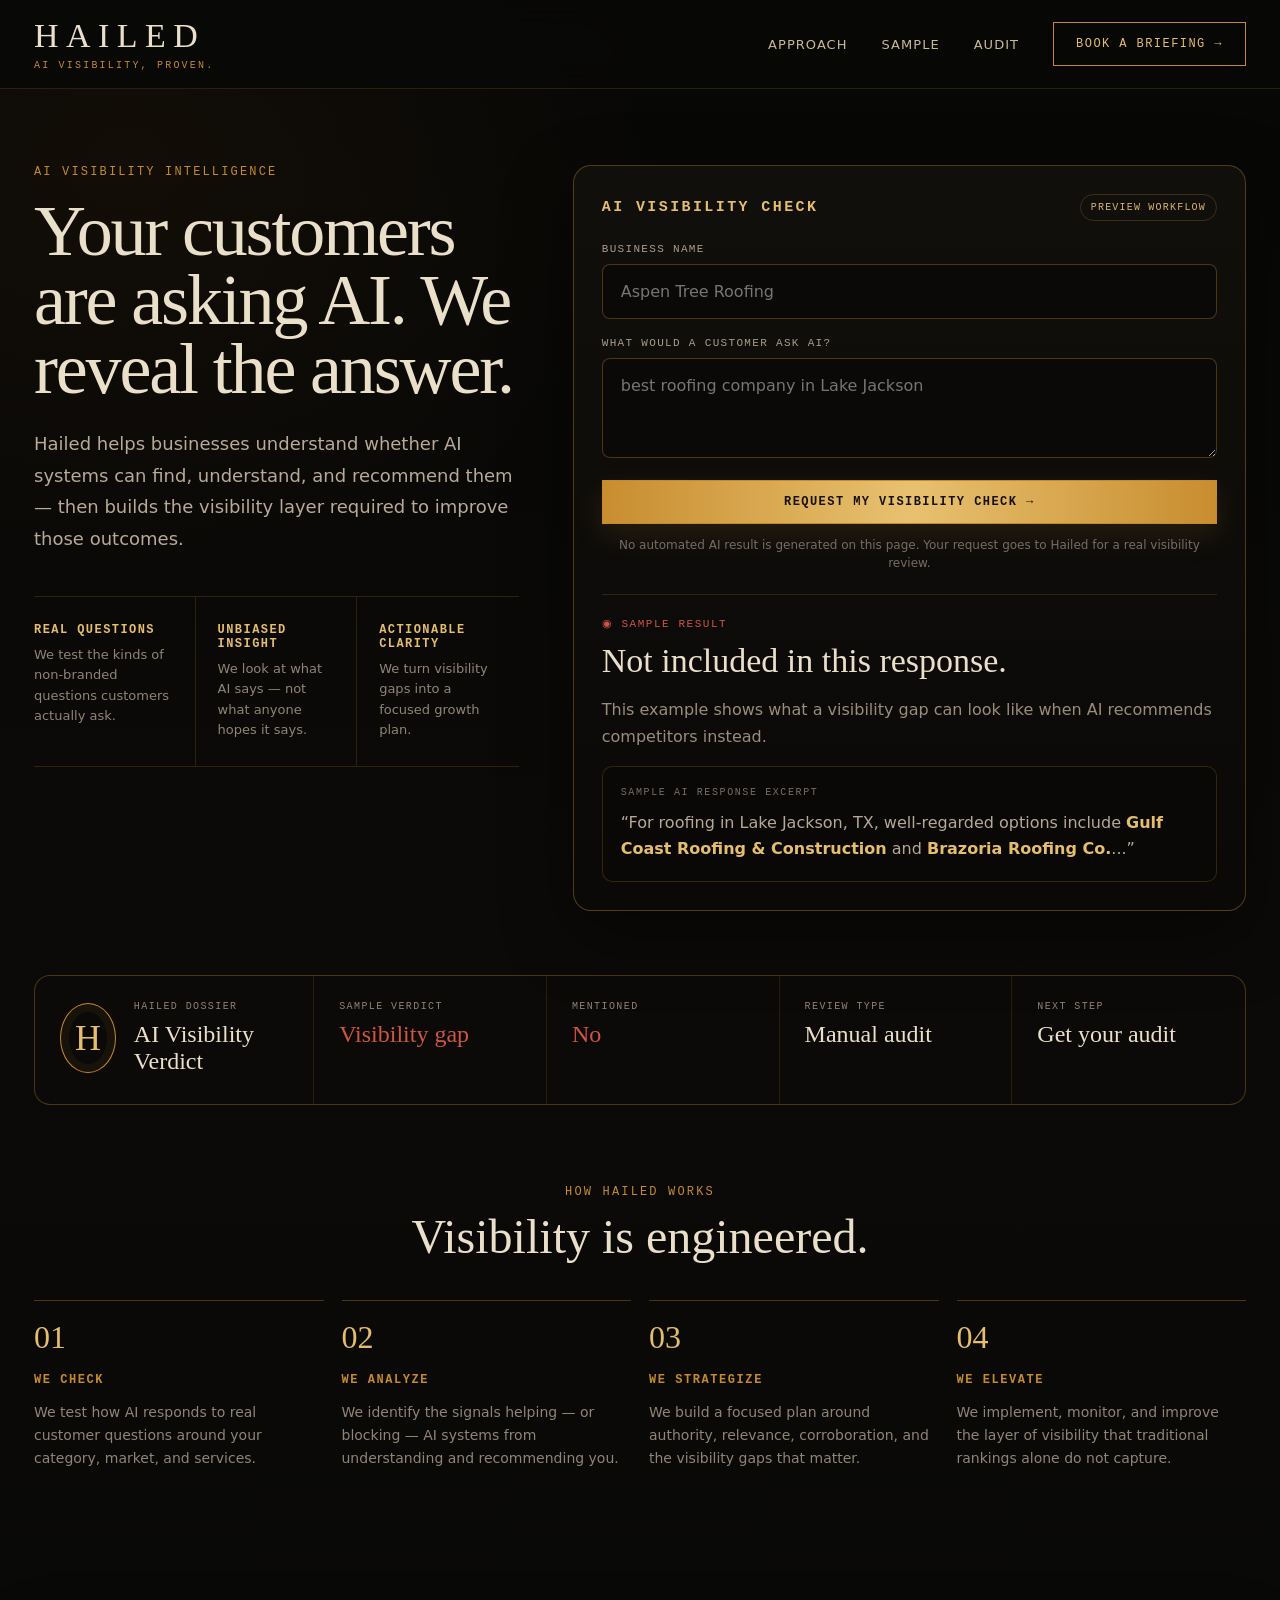
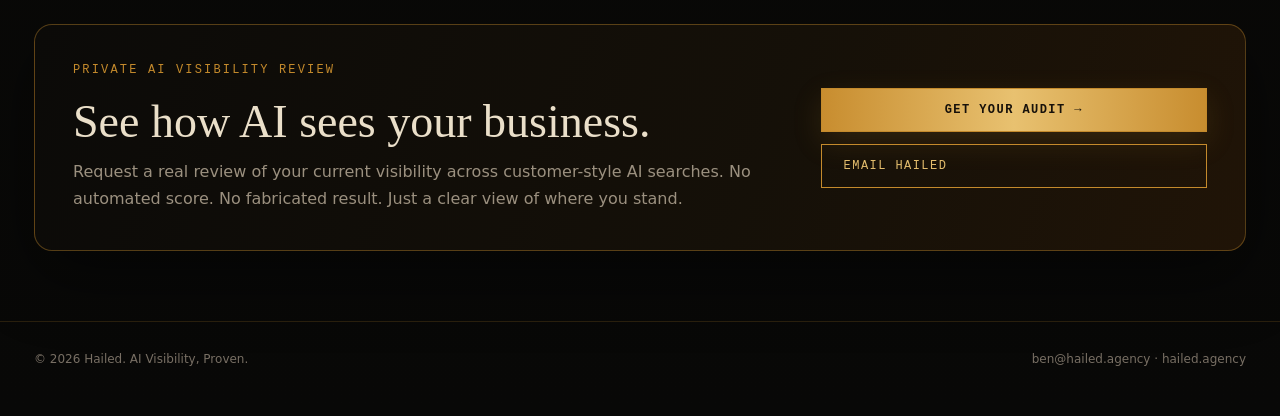
==== index.html @ 8bbf0e83 "Add Hailed launch homepage" ====
<!doctype html>
<html lang="en">
<head>
  <meta charset="utf-8">
  <meta name="viewport" content="width=device-width,initial-scale=1">
  <title>Hailed — AI Visibility, Proven.</title>
  <meta name="description" content="Hailed helps businesses understand whether AI systems can find, understand, and recommend them — then builds the visibility layer needed to improve those outcomes.">
  <meta name="theme-color" content="#080807">
  <link rel="canonical" href="https://hailed.agency/">
  <style>
    :root{
      --bg:#080807;
      --panel:#0d0c0a;
      --panel2:#11100d;
      --text:#eadfc9;
      --muted:#8f8576;
      --gold:#c48a2c;
      --gold2:#e4bd6d;
      --line:#5f4118;
      --danger:#cf5541;
      --shadow:0 24px 70px rgba(0,0,0,.45);
      --serif: Georgia, "Times New Roman", serif;
      --mono: ui-monospace, SFMono-Regular, Menlo, Consolas, monospace;
      --sans: Inter, ui-sans-serif, system-ui, -apple-system, BlinkMacSystemFont, "Segoe UI", sans-serif;
    }
    *{box-sizing:border-box}
    html{scroll-behavior:smooth}
    body{
      margin:0;background:
      radial-gradient(900px 700px at 10% 8%,rgba(128,74,10,.09),transparent 60%),
      linear-gradient(180deg,#070706,#0b0a08 45%,#080807);
      color:var(--text);font-family:var(--sans);min-height:100vh
    }
    a{color:inherit;text-decoration:none}
    button,input,textarea{font:inherit}
    .wrap{max-width:1320px;margin:0 auto;padding:0 34px}
    header{
      position:sticky;top:0;z-index:30;
      background:rgba(8,8,7,.88);backdrop-filter:blur(16px);
      border-bottom:1px solid rgba(196,138,44,.18)
    }
    nav{height:88px;display:flex;align-items:center;justify-content:space-between;gap:28px}
    .brand{font-family:var(--serif);font-size:34px;letter-spacing:.22em;white-space:nowrap}
    .tag{display:block;font-family:var(--mono);font-size:10px;letter-spacing:.22em;color:var(--gold);margin-top:5px}
    .navlinks{display:flex;gap:34px;align-items:center;color:#c9b996;font-size:13px;letter-spacing:.08em}
    .navlinks a:hover{color:var(--gold2)}
    .btn,.ghost{
      border:1px solid var(--gold);padding:14px 22px;letter-spacing:.12em;text-transform:uppercase;
      font-family:var(--mono);font-size:12px;cursor:pointer;transition:.2s ease
    }
    .btn{background:linear-gradient(90deg,#c88d2f,#e8c170,#c88d2f);color:#17110a;font-weight:800;box-shadow:0 10px 30px rgba(196,138,44,.15)}
    .btn:hover{transform:translateY(-1px);filter:brightness(1.06)}
    .ghost{background:transparent;color:var(--gold2)}
    .hero{display:grid;grid-template-columns:.9fr 1.25fr;gap:54px;padding:76px 0 34px;align-items:start}
    .eyebrow{font-family:var(--mono);font-size:12px;letter-spacing:.18em;color:var(--gold);margin-bottom:18px}
    h1{font-family:var(--serif);font-weight:400;font-size:72px;line-height:.96;letter-spacing:-.03em;margin:0 0 24px;max-width:620px}
    .lead{color:#b7aa96;font-size:18px;line-height:1.75;max-width:560px}
    .proofgrid{display:grid;grid-template-columns:repeat(3,1fr);gap:0;margin-top:42px;border-top:1px solid rgba(196,138,44,.2);border-bottom:1px solid rgba(196,138,44,.2)}
    .proof{padding:26px 22px 26px 0;border-right:1px solid rgba(196,138,44,.18)}
    .proof:last-child{border-right:none;padding-left:22px}
    .proof:nth-child(2){padding-left:22px}
    .proof b{display:block;color:var(--gold2);font-family:var(--mono);font-size:12px;letter-spacing:.12em;margin-bottom:8px}
    .proof span{display:block;color:#8f8576;line-height:1.55;font-size:13px}
    .card{
      background:linear-gradient(180deg,rgba(18,16,12,.96),rgba(10,9,8,.98));
      border:1px solid rgba(196,138,44,.38);box-shadow:var(--shadow);border-radius:18px;padding:28px
    }
    .cardtitle{display:flex;align-items:center;justify-content:space-between;gap:14px;margin-bottom:22px}
    .cardtitle h2{font-family:var(--mono);font-size:15px;letter-spacing:.16em;color:var(--gold2);margin:0;text-transform:uppercase}
    .badge{font-family:var(--mono);font-size:10px;letter-spacing:.12em;color:#d8b56c;border:1px solid rgba(196,138,44,.25);padding:7px 10px;border-radius:999px}
    label{display:block;font-family:var(--mono);font-size:11px;letter-spacing:.12em;color:#a89d8d;margin:0 0 9px}
    .field{margin-bottom:18px}
    input,textarea{
      width:100%;border:1px solid rgba(196,138,44,.35);background:#0a0908;color:#e7ddcb;
      padding:17px 18px;border-radius:8px;outline:none
    }
    input:focus,textarea:focus{border-color:var(--gold2);box-shadow:0 0 0 3px rgba(196,138,44,.08)}
    textarea{min-height:100px;resize:vertical}
    .helper{font-size:12px;color:#756d62;text-align:center;margin-top:12px;line-height:1.5}
    .sample{margin-top:22px;border-top:1px solid rgba(196,138,44,.2);padding-top:22px}
    .samplehead{display:flex;gap:12px;align-items:center;color:var(--danger);font-family:var(--mono);letter-spacing:.14em;font-size:11px}
    .sample h3{font-family:var(--serif);font-size:34px;font-weight:400;margin:12px 0 7px}
    .sample p{color:#998d7c;line-height:1.7}
    .samplebox{background:#090807;border:1px solid rgba(196,138,44,.22);padding:18px;border-radius:10px;color:#b5a995;line-height:1.65}
    .samplebox strong{color:var(--gold2)}
    .samplelabel{font-family:var(--mono);font-size:10px;letter-spacing:.16em;color:#776f66;margin-bottom:8px}
    .dossier{margin:30px 0 10px;display:grid;grid-template-columns:1.2fr repeat(4,1fr);border:1px solid rgba(196,138,44,.34);border-radius:16px;overflow:hidden;background:#0b0a08}
    .dcell{padding:25px;border-right:1px solid rgba(196,138,44,.17);min-height:128px}
    .dcell:last-child{border-right:none}
    .seal{display:flex;gap:18px;align-items:center}
    .sealmark{width:70px;height:70px;border:1px solid var(--gold);border-radius:50%;display:grid;place-items:center;font-family:var(--serif);font-size:36px;color:var(--gold2);box-shadow:inset 0 0 0 8px rgba(196,138,44,.07)}
    .dlabel{font-family:var(--mono);font-size:10px;letter-spacing:.14em;color:#8e8372;margin-bottom:9px;text-transform:uppercase}
    .dvalue{font-family:var(--serif);font-size:24px}
    .danger{color:var(--danger)}
    section{padding:70px 0}
    .sectiontitle{text-align:center;margin-bottom:36px}
    .sectiontitle .eyebrow{margin-bottom:10px}
    .sectiontitle h2{font-family:var(--serif);font-size:48px;font-weight:400;margin:0}
    .steps{display:grid;grid-template-columns:repeat(4,1fr);gap:18px}
    .step{border-top:1px solid rgba(196,138,44,.35);padding-top:18px}
    .stepnum{font-family:var(--serif);font-size:32px;color:var(--gold2);margin-bottom:12px}
    .step b{font-family:var(--mono);letter-spacing:.13em;color:var(--gold);font-size:12px}
    .step p{color:#8f8576;line-height:1.65;font-size:14px}
    .cta{
      display:grid;grid-template-columns:1.3fr .7fr;gap:30px;align-items:center;
      padding:38px;border:1px solid rgba(196,138,44,.4);border-radius:18px;
      background:linear-gradient(110deg,#0b0a08 0%,#151008 60%,#201407 100%);
      box-shadow:var(--shadow)
    }
    .cta h2{font-family:var(--serif);font-size:46px;font-weight:400;margin:0 0 10px}
    .cta p{color:#9b907f;line-height:1.7;margin:0}
    .ctaactions{display:flex;flex-direction:column;gap:12px;align-items:stretch}
    .contact{display:none;margin-top:22px}
    .contact.show{display:block}
    .formgrid{display:grid;grid-template-columns:1fr 1fr;gap:14px}
    .full{grid-column:1/-1}
    .notice{margin-top:14px;color:#81776a;font-size:12px;line-height:1.6}
    footer{border-top:1px solid rgba(196,138,44,.18);padding:30px 0 50px;color:#786f64;font-size:12px}
    .footerrow{display:flex;justify-content:space-between;gap:20px;align-items:center}
    @media(max-width:1000px){
      .hero{grid-template-columns:1fr;padding-top:48px}
      h1{font-size:58px}
      .dossier{grid-template-columns:1fr 1fr}
      .dcell{border-bottom:1px solid rgba(196,138,44,.17)}
      .steps{grid-template-columns:1fr 1fr}
      .cta{grid-template-columns:1fr}
      .navlinks a:not(.ghost){display:none}
    }
    @media(max-width:680px){
      .wrap{padding:0 18px}
      nav{height:76px}
      .brand{font-size:26px}
      .tag{font-size:8px}
      .ghost{padding:11px 13px;font-size:10px}
      .hero{padding-top:36px;gap:34px}
      h1{font-size:47px}
      .lead{font-size:16px}
      .proofgrid{grid-template-columns:1fr}
      .proof,.proof:nth-child(2),.proof:last-child{padding:18px 0;border-right:none;border-bottom:1px solid rgba(196,138,44,.14)}
      .proof:last-child{border-bottom:none}
      .card{padding:20px}
      .sample h3{font-size:29px}
      .dossier{grid-template-columns:1fr}
      .dcell{border-right:none}
      .steps{grid-template-columns:1fr}
      .sectiontitle h2{font-size:38px}
      .cta{padding:26px 20px}
      .cta h2{font-size:36px}
      .formgrid{grid-template-columns:1fr}
      .full{grid-column:auto}
      .footerrow{flex-direction:column;align-items:flex-start}
    }
  </style>
</head>
<body>
<header>
  <div class="wrap">
    <nav>
      <a href="#top" aria-label="Hailed home">
        <span class="brand">HAILED</span>
        <span class="tag">AI VISIBILITY, PROVEN.</span>
      </a>
      <div class="navlinks">
        <a href="#approach">APPROACH</a>
        <a href="#sample">SAMPLE</a>
        <a href="#audit">AUDIT</a>
        <a class="ghost" href="#audit">BOOK A BRIEFING →</a>
      </div>
    </nav>
  </div>
</header>

<main id="top">
  <div class="wrap">
    <div class="hero">
      <div>
        <div class="eyebrow">AI VISIBILITY INTELLIGENCE</div>
        <h1>Your customers are asking AI. We reveal the answer.</h1>
        <p class="lead">Hailed helps businesses understand whether AI systems can find, understand, and recommend them — then builds the visibility layer required to improve those outcomes.</p>
        <div class="proofgrid">
          <div class="proof">
            <b>REAL QUESTIONS</b>
            <span>We test the kinds of non-branded questions customers actually ask.</span>
          </div>
          <div class="proof">
            <b>UNBIASED INSIGHT</b>
            <span>We look at what AI says — not what anyone hopes it says.</span>
          </div>
          <div class="proof">
            <b>ACTIONABLE CLARITY</b>
            <span>We turn visibility gaps into a focused growth plan.</span>
          </div>
        </div>
      </div>

      <div class="card" id="sample">
        <div class="cardtitle">
          <h2>AI Visibility Check</h2>
          <div class="badge">PREVIEW WORKFLOW</div>
        </div>
        <div class="field">
          <label for="business">BUSINESS NAME</label>
          <input id="business" placeholder="Aspen Tree Roofing" autocomplete="organization">
        </div>
        <div class="field">
          <label for="question">WHAT WOULD A CUSTOMER ASK AI?</label>
          <textarea id="question" placeholder="best roofing company in Lake Jackson"></textarea>
        </div>
        <button class="btn" id="requestBtn" style="width:100%">REQUEST MY VISIBILITY CHECK →</button>
        <div class="helper">No automated AI result is generated on this page. Your request goes to Hailed for a real visibility review.</div>

        <div class="sample">
          <div class="samplehead">◉ SAMPLE RESULT</div>
          <h3>Not included in this response.</h3>
          <p>This example shows what a visibility gap can look like when AI recommends competitors instead.</p>
          <div class="samplebox">
            <div class="samplelabel">SAMPLE AI RESPONSE EXCERPT</div>
            “For roofing in Lake Jackson, TX, well-regarded options include <strong>Gulf Coast Roofing & Construction</strong> and <strong>Brazoria Roofing Co.</strong>...”
          </div>
        </div>
      </div>
    </div>

    <div class="dossier" aria-label="Sample Hailed dossier">
      <div class="dcell">
        <div class="seal">
          <div class="sealmark">H</div>
          <div>
            <div class="dlabel">HAILED DOSSIER</div>
            <div class="dvalue">AI Visibility Verdict</div>
          </div>
        </div>
      </div>
      <div class="dcell">
        <div class="dlabel">SAMPLE VERDICT</div>
        <div class="dvalue danger">Visibility gap</div>
      </div>
      <div class="dcell">
        <div class="dlabel">MENTIONED</div>
        <div class="dvalue danger">No</div>
      </div>
      <div class="dcell">
        <div class="dlabel">REVIEW TYPE</div>
        <div class="dvalue">Manual audit</div>
      </div>
      <div class="dcell">
        <div class="dlabel">NEXT STEP</div>
        <div class="dvalue">Get your audit</div>
      </div>
    </div>
  </div>

  <section id="approach">
    <div class="wrap">
      <div class="sectiontitle">
        <div class="eyebrow">HOW HAILED WORKS</div>
        <h2>Visibility is engineered.</h2>
      </div>
      <div class="steps">
        <div class="step">
          <div class="stepnum">01</div>
          <b>WE CHECK</b>
          <p>We test how AI responds to real customer questions around your category, market, and services.</p>
        </div>
        <div class="step">
          <div class="stepnum">02</div>
          <b>WE ANALYZE</b>
          <p>We identify the signals helping — or blocking — AI systems from understanding and recommending you.</p>
        </div>
        <div class="step">
          <div class="stepnum">03</div>
          <b>WE STRATEGIZE</b>
          <p>We build a focused plan around authority, relevance, corroboration, and the visibility gaps that matter.</p>
        </div>
        <div class="step">
          <div class="stepnum">04</div>
          <b>WE ELEVATE</b>
          <p>We implement, monitor, and improve the layer of visibility that traditional rankings alone do not capture.</p>
        </div>
      </div>
    </div>
  </section>

  <section id="audit">
    <div class="wrap">
      <div class="cta">
        <div>
          <div class="eyebrow">PRIVATE AI VISIBILITY REVIEW</div>
          <h2>See how AI sees your business.</h2>
          <p>Request a real review of your current visibility across customer-style AI searches. No automated score. No fabricated result. Just a clear view of where you stand.</p>
        </div>
        <div class="ctaactions">
          <button class="btn" id="openForm">GET YOUR AUDIT →</button>
          <a class="ghost" href="mailto:ben@hailed.agency?subject=Hailed%20AI%20Visibility%20Audit">EMAIL HAILED</a>
        </div>
      </div>

      <div class="contact card" id="contactForm">
        <div class="cardtitle"><h2>Request your visibility check</h2><div class="badge">PRIVATE REQUEST</div></div>
        <div class="formgrid">
          <div class="field">
            <label for="name">YOUR NAME</label>
            <input id="name" autocomplete="name" placeholder="Your name">
          </div>
          <div class="field">
            <label for="email">EMAIL</label>
            <input id="email" type="email" autocomplete="email" placeholder="you@company.com">
          </div>
          <div class="field full">
            <label for="company">BUSINESS</label>
            <input id="company" autocomplete="organization" placeholder="Business name">
          </div>
          <div class="field full">
            <label for="customerQ">CUSTOMER-STYLE QUESTION</label>
            <textarea id="customerQ" placeholder="What would a customer ask AI when looking for a business like yours?"></textarea>
          </div>
          <div class="full">
            <button class="btn" id="sendAudit" style="width:100%">SEND AUDIT REQUEST →</button>
            <div class="notice">This opens your email app with the request pre-filled and addressed to ben@hailed.agency. No form data is stored on this website.</div>
          </div>
        </div>
      </div>
    </div>
  </section>
</main>

<footer>
  <div class="wrap footerrow">
    <div>© <span id="year"></span> Hailed. AI Visibility, Proven.</div>
    <div>ben@hailed.agency · hailed.agency</div>
  </div>
</footer>

<script>
  const $ = s => document.querySelector(s);
  $("#year").textContent = new Date().getFullYear();

  function showForm(prefill=false){
    $("#contactForm").classList.add("show");
    if(prefill){
      const b=$("#business").value.trim();
      const q=$("#question").value.trim();
      if(b) $("#company").value=b;
      if(q) $("#customerQ").value=q;
    }
    $("#contactForm").scrollIntoView({behavior:"smooth",block:"start"});
  }

  $("#requestBtn").addEventListener("click",()=>showForm(true));
  $("#openForm").addEventListener("click",()=>showForm(false));

  $("#sendAudit").addEventListener("click",()=>{
    const name=$("#name").value.trim();
    const email=$("#email").value.trim();
    const company=$("#company").value.trim();
    const question=$("#customerQ").value.trim();

    if(!name || !email || !company){
      alert("Add your name, email, and business name first.");
      return;
    }

    const subject=`AI Visibility Audit Request — ${company}`;
    const body=[
      `Name: ${name}`,
      `Email: ${email}`,
      `Business: ${company}`,
      ``,
      `Customer-style AI question:`,
      question || "(not provided)",
      ``,
      `Sent from hailed.agency`
    ].join("\n");

    window.location.href=`mailto:ben@hailed.agency?subject=${encodeURIComponent(subject)}&body=${encodeURIComponent(body)}`;
  });
</script>
</body>
</html>
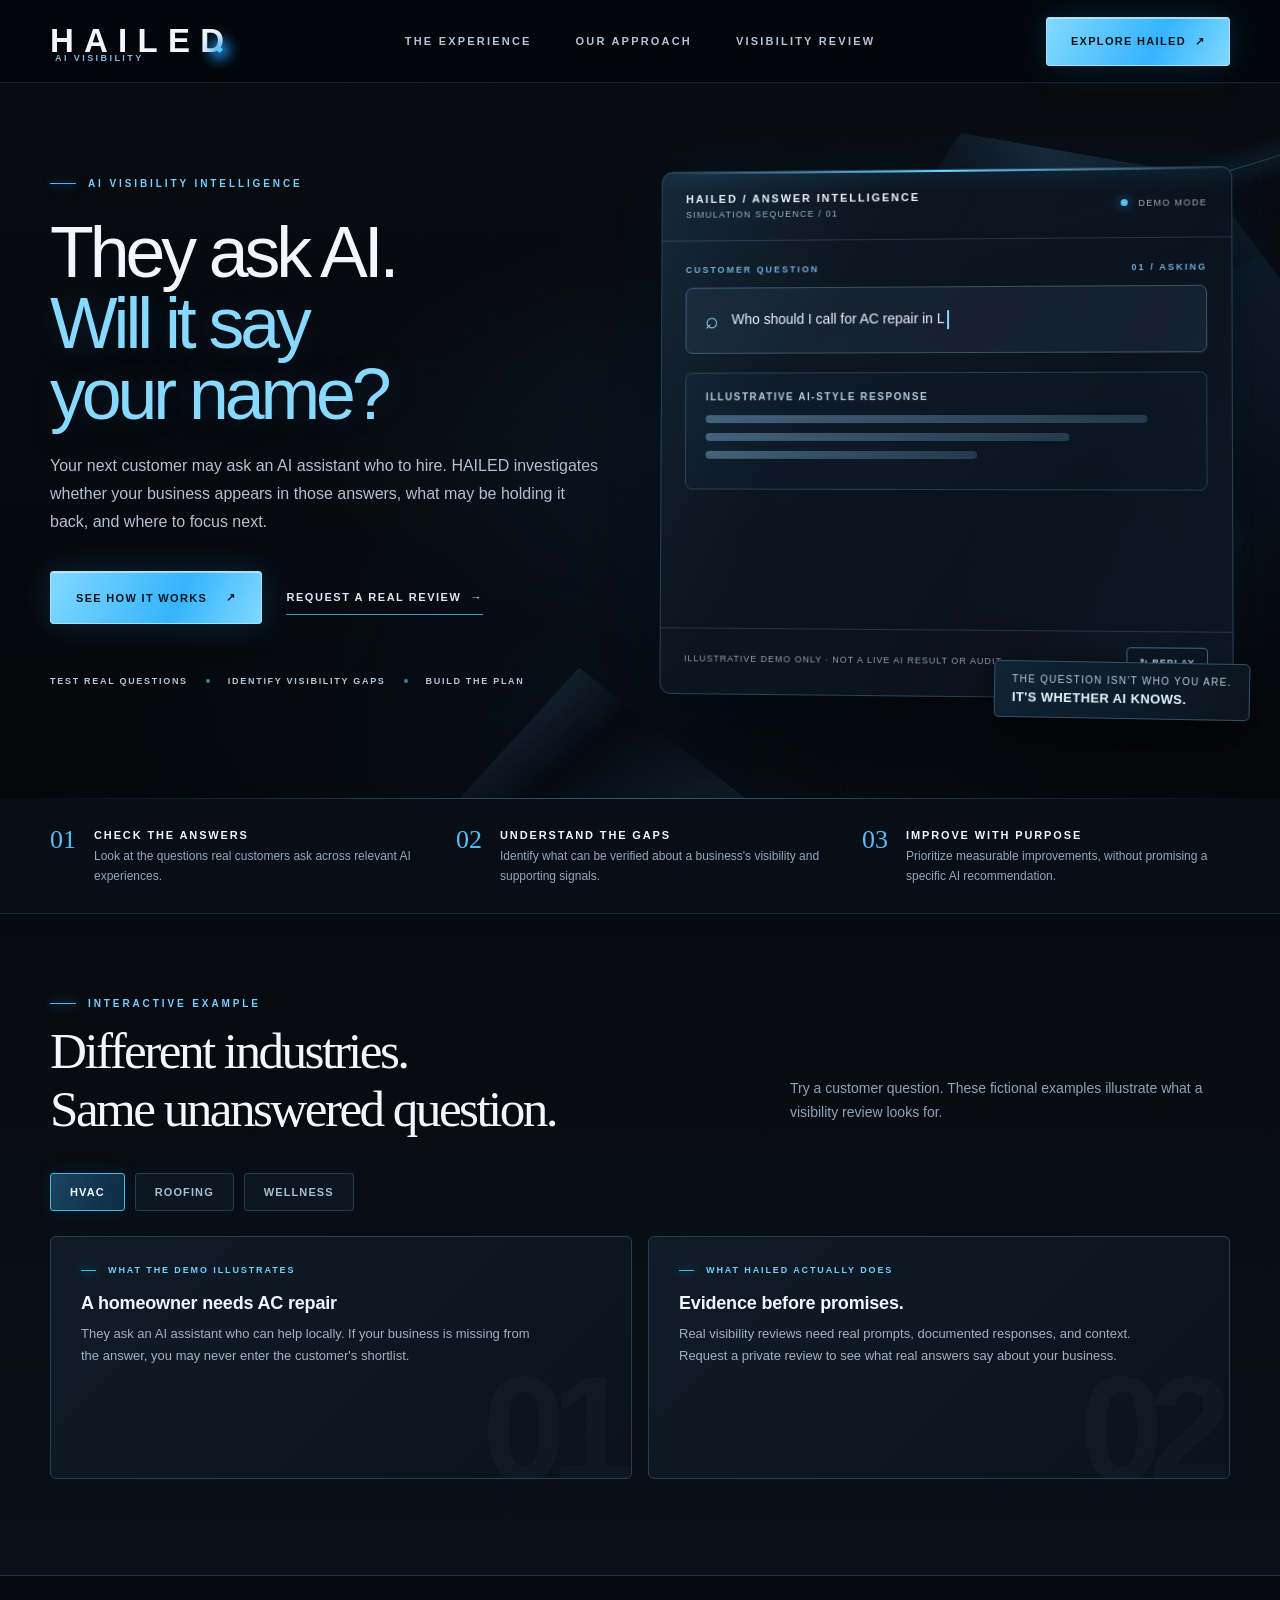
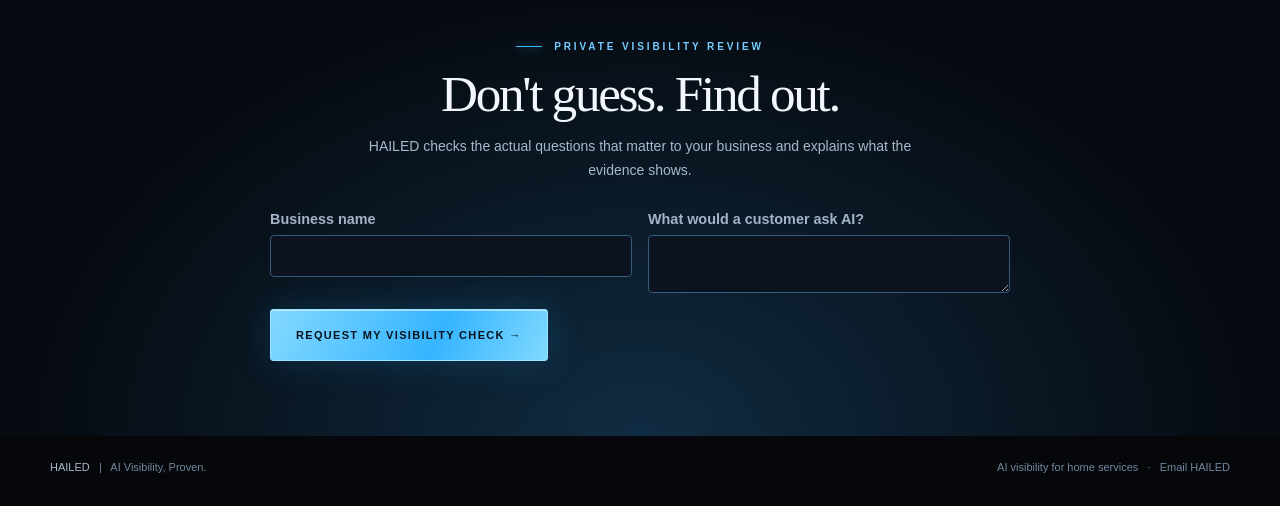
==== commit 5b21ca73: "Publish HAILED Black Diamond homepage" ====
--- a/index.html
+++ b/index.html
@@ -1,379 +1,105 @@
 <!doctype html>
 <html lang="en">
 <head>
-  <meta charset="utf-8">
-  <meta name="viewport" content="width=device-width,initial-scale=1">
-  <title>Hailed — AI Visibility, Proven.</title>
-  <meta name="description" content="Hailed helps businesses understand whether AI systems can find, understand, and recommend them — then builds the visibility layer needed to improve those outcomes.">
-  <meta name="theme-color" content="#080807">
-  <link rel="canonical" href="https://hailed.agency/">
-  <style>
-    :root{
-      --bg:#080807;
-      --panel:#0d0c0a;
-      --panel2:#11100d;
-      --text:#eadfc9;
-      --muted:#8f8576;
-      --gold:#c48a2c;
-      --gold2:#e4bd6d;
-      --line:#5f4118;
-      --danger:#cf5541;
-      --shadow:0 24px 70px rgba(0,0,0,.45);
-      --serif: Georgia, "Times New Roman", serif;
-      --mono: ui-monospace, SFMono-Regular, Menlo, Consolas, monospace;
-      --sans: Inter, ui-sans-serif, system-ui, -apple-system, BlinkMacSystemFont, "Segoe UI", sans-serif;
-    }
-    *{box-sizing:border-box}
-    html{scroll-behavior:smooth}
-    body{
-      margin:0;background:
-      radial-gradient(900px 700px at 10% 8%,rgba(128,74,10,.09),transparent 60%),
-      linear-gradient(180deg,#070706,#0b0a08 45%,#080807);
-      color:var(--text);font-family:var(--sans);min-height:100vh
-    }
-    a{color:inherit;text-decoration:none}
-    button,input,textarea{font:inherit}
-    .wrap{max-width:1320px;margin:0 auto;padding:0 34px}
-    header{
-      position:sticky;top:0;z-index:30;
-      background:rgba(8,8,7,.88);backdrop-filter:blur(16px);
-      border-bottom:1px solid rgba(196,138,44,.18)
-    }
-    nav{height:88px;display:flex;align-items:center;justify-content:space-between;gap:28px}
-    .brand{font-family:var(--serif);font-size:34px;letter-spacing:.22em;white-space:nowrap}
-    .tag{display:block;font-family:var(--mono);font-size:10px;letter-spacing:.22em;color:var(--gold);margin-top:5px}
-    .navlinks{display:flex;gap:34px;align-items:center;color:#c9b996;font-size:13px;letter-spacing:.08em}
-    .navlinks a:hover{color:var(--gold2)}
-    .btn,.ghost{
-      border:1px solid var(--gold);padding:14px 22px;letter-spacing:.12em;text-transform:uppercase;
-      font-family:var(--mono);font-size:12px;cursor:pointer;transition:.2s ease
-    }
-    .btn{background:linear-gradient(90deg,#c88d2f,#e8c170,#c88d2f);color:#17110a;font-weight:800;box-shadow:0 10px 30px rgba(196,138,44,.15)}
-    .btn:hover{transform:translateY(-1px);filter:brightness(1.06)}
-    .ghost{background:transparent;color:var(--gold2)}
-    .hero{display:grid;grid-template-columns:.9fr 1.25fr;gap:54px;padding:76px 0 34px;align-items:start}
-    .eyebrow{font-family:var(--mono);font-size:12px;letter-spacing:.18em;color:var(--gold);margin-bottom:18px}
-    h1{font-family:var(--serif);font-weight:400;font-size:72px;line-height:.96;letter-spacing:-.03em;margin:0 0 24px;max-width:620px}
-    .lead{color:#b7aa96;font-size:18px;line-height:1.75;max-width:560px}
-    .proofgrid{display:grid;grid-template-columns:repeat(3,1fr);gap:0;margin-top:42px;border-top:1px solid rgba(196,138,44,.2);border-bottom:1px solid rgba(196,138,44,.2)}
-    .proof{padding:26px 22px 26px 0;border-right:1px solid rgba(196,138,44,.18)}
-    .proof:last-child{border-right:none;padding-left:22px}
-    .proof:nth-child(2){padding-left:22px}
-    .proof b{display:block;color:var(--gold2);font-family:var(--mono);font-size:12px;letter-spacing:.12em;margin-bottom:8px}
-    .proof span{display:block;color:#8f8576;line-height:1.55;font-size:13px}
-    .card{
-      background:linear-gradient(180deg,rgba(18,16,12,.96),rgba(10,9,8,.98));
-      border:1px solid rgba(196,138,44,.38);box-shadow:var(--shadow);border-radius:18px;padding:28px
-    }
-    .cardtitle{display:flex;align-items:center;justify-content:space-between;gap:14px;margin-bottom:22px}
-    .cardtitle h2{font-family:var(--mono);font-size:15px;letter-spacing:.16em;color:var(--gold2);margin:0;text-transform:uppercase}
-    .badge{font-family:var(--mono);font-size:10px;letter-spacing:.12em;color:#d8b56c;border:1px solid rgba(196,138,44,.25);padding:7px 10px;border-radius:999px}
-    label{display:block;font-family:var(--mono);font-size:11px;letter-spacing:.12em;color:#a89d8d;margin:0 0 9px}
-    .field{margin-bottom:18px}
-    input,textarea{
-      width:100%;border:1px solid rgba(196,138,44,.35);background:#0a0908;color:#e7ddcb;
-      padding:17px 18px;border-radius:8px;outline:none
-    }
-    input:focus,textarea:focus{border-color:var(--gold2);box-shadow:0 0 0 3px rgba(196,138,44,.08)}
-    textarea{min-height:100px;resize:vertical}
-    .helper{font-size:12px;color:#756d62;text-align:center;margin-top:12px;line-height:1.5}
-    .sample{margin-top:22px;border-top:1px solid rgba(196,138,44,.2);padding-top:22px}
-    .samplehead{display:flex;gap:12px;align-items:center;color:var(--danger);font-family:var(--mono);letter-spacing:.14em;font-size:11px}
-    .sample h3{font-family:var(--serif);font-size:34px;font-weight:400;margin:12px 0 7px}
-    .sample p{color:#998d7c;line-height:1.7}
-    .samplebox{background:#090807;border:1px solid rgba(196,138,44,.22);padding:18px;border-radius:10px;color:#b5a995;line-height:1.65}
-    .samplebox strong{color:var(--gold2)}
-    .samplelabel{font-family:var(--mono);font-size:10px;letter-spacing:.16em;color:#776f66;margin-bottom:8px}
-    .dossier{margin:30px 0 10px;display:grid;grid-template-columns:1.2fr repeat(4,1fr);border:1px solid rgba(196,138,44,.34);border-radius:16px;overflow:hidden;background:#0b0a08}
-    .dcell{padding:25px;border-right:1px solid rgba(196,138,44,.17);min-height:128px}
-    .dcell:last-child{border-right:none}
-    .seal{display:flex;gap:18px;align-items:center}
-    .sealmark{width:70px;height:70px;border:1px solid var(--gold);border-radius:50%;display:grid;place-items:center;font-family:var(--serif);font-size:36px;color:var(--gold2);box-shadow:inset 0 0 0 8px rgba(196,138,44,.07)}
-    .dlabel{font-family:var(--mono);font-size:10px;letter-spacing:.14em;color:#8e8372;margin-bottom:9px;text-transform:uppercase}
-    .dvalue{font-family:var(--serif);font-size:24px}
-    .danger{color:var(--danger)}
-    section{padding:70px 0}
-    .sectiontitle{text-align:center;margin-bottom:36px}
-    .sectiontitle .eyebrow{margin-bottom:10px}
-    .sectiontitle h2{font-family:var(--serif);font-size:48px;font-weight:400;margin:0}
-    .steps{display:grid;grid-template-columns:repeat(4,1fr);gap:18px}
-    .step{border-top:1px solid rgba(196,138,44,.35);padding-top:18px}
-    .stepnum{font-family:var(--serif);font-size:32px;color:var(--gold2);margin-bottom:12px}
-    .step b{font-family:var(--mono);letter-spacing:.13em;color:var(--gold);font-size:12px}
-    .step p{color:#8f8576;line-height:1.65;font-size:14px}
-    .cta{
-      display:grid;grid-template-columns:1.3fr .7fr;gap:30px;align-items:center;
-      padding:38px;border:1px solid rgba(196,138,44,.4);border-radius:18px;
-      background:linear-gradient(110deg,#0b0a08 0%,#151008 60%,#201407 100%);
-      box-shadow:var(--shadow)
-    }
-    .cta h2{font-family:var(--serif);font-size:46px;font-weight:400;margin:0 0 10px}
-    .cta p{color:#9b907f;line-height:1.7;margin:0}
-    .ctaactions{display:flex;flex-direction:column;gap:12px;align-items:stretch}
-    .contact{display:none;margin-top:22px}
-    .contact.show{display:block}
-    .formgrid{display:grid;grid-template-columns:1fr 1fr;gap:14px}
-    .full{grid-column:1/-1}
-    .notice{margin-top:14px;color:#81776a;font-size:12px;line-height:1.6}
-    footer{border-top:1px solid rgba(196,138,44,.18);padding:30px 0 50px;color:#786f64;font-size:12px}
-    .footerrow{display:flex;justify-content:space-between;gap:20px;align-items:center}
-    @media(max-width:1000px){
-      .hero{grid-template-columns:1fr;padding-top:48px}
-      h1{font-size:58px}
-      .dossier{grid-template-columns:1fr 1fr}
-      .dcell{border-bottom:1px solid rgba(196,138,44,.17)}
-      .steps{grid-template-columns:1fr 1fr}
-      .cta{grid-template-columns:1fr}
-      .navlinks a:not(.ghost){display:none}
-    }
-    @media(max-width:680px){
-      .wrap{padding:0 18px}
-      nav{height:76px}
-      .brand{font-size:26px}
-      .tag{font-size:8px}
-      .ghost{padding:11px 13px;font-size:10px}
-      .hero{padding-top:36px;gap:34px}
-      h1{font-size:47px}
-      .lead{font-size:16px}
-      .proofgrid{grid-template-columns:1fr}
-      .proof,.proof:nth-child(2),.proof:last-child{padding:18px 0;border-right:none;border-bottom:1px solid rgba(196,138,44,.14)}
-      .proof:last-child{border-bottom:none}
-      .card{padding:20px}
-      .sample h3{font-size:29px}
-      .dossier{grid-template-columns:1fr}
-      .dcell{border-right:none}
-      .steps{grid-template-columns:1fr}
-      .sectiontitle h2{font-size:38px}
-      .cta{padding:26px 20px}
-      .cta h2{font-size:36px}
-      .formgrid{grid-template-columns:1fr}
-      .full{grid-column:auto}
-      .footerrow{flex-direction:column;align-items:flex-start}
-    }
-  </style>
+<meta charset="utf-8">
+<meta name="viewport" content="width=device-width, initial-scale=1">
+<meta name="theme-color" content="#05070b">
+<meta name="description" content="Hailed helps businesses understand whether AI systems can find, understand, and recommend them — then builds the visibility layer needed to improve those outcomes.">
+<title>Hailed — AI Visibility, Proven.</title>
+<link rel="canonical" href="https://hailed.agency/">
+  <script async src="https://www.googletagmanager.com/gtag/js?id=G-6PTZ287JFB"></script>
+  <script>
+    window.dataLayer = window.dataLayer || [];
+    function gtag(){dataLayer.push(arguments);}
+    gtag("js", new Date());
+    gtag("config", "G-6PTZ287JFB");
+  </script>
+<style>
+:root{color-scheme:dark;--bg:#05070b;--panel:#0d131e;--panel2:#101b29;--line:rgba(157,193,225,.18);--text:#f3f7fd;--muted:#a4b3c8;--blue:#42baff;--accent:#98e2ff;--edge:#345c7c;--font:Inter,ui-sans-serif,-apple-system,BlinkMacSystemFont,"Segoe UI",sans-serif}
+*{box-sizing:border-box}html{scroll-behavior:smooth}body{margin:0;background:var(--bg);color:var(--text);font-family:var(--font);-webkit-font-smoothing:antialiased;overflow-x:hidden}button,a{font:inherit}a{color:inherit;text-decoration:none}button{cursor:pointer}button:focus-visible,a:focus-visible{outline:2px solid #8cddff;outline-offset:5px}button:disabled{cursor:default}.frame{width:min(1420px,calc(100% - 100px));margin:auto}.site-header{height:83px;border-bottom:1px solid rgba(187,220,255,.12);position:relative;z-index:10;background:rgba(3,7,11,.89)}.nav{height:100%;display:flex;align-items:center;justify-content:space-between;gap:34px}.brand{display:flex;gap:6px;align-items:baseline;color:#f3f6fc;font-size:33px;font-weight:640;letter-spacing:.31em;white-space:nowrap}.brand i{width:5px;height:5px;display:inline-block;background:#5ac6ff;box-shadow:0 0 13px 6px #1f94eb;transform:rotate(45deg);margin-left:-23px;margin-right:12px}.brand .sub{font-size:9px;color:#79b9e7;font-weight:650;letter-spacing:.27em;position:absolute;top:53px;margin-left:5px}.nav-links{display:flex;gap:44px;align-items:center}.nav-links a{font-size:11px;letter-spacing:.20em;text-transform:uppercase;font-weight:750;color:#b4c3d7}.nav-links a:hover{color:#fff}.nav-cta,.solid-cta{color:#06131d;background:linear-gradient(115deg,#83d9ff,#35b4ff 60%,#80d9ff);border:1px solid #9be4ff;box-shadow:0 0 35px rgba(28,139,209,.23),inset 0 1px rgba(255,255,255,.5);border-radius:3px;text-transform:uppercase;letter-spacing:.12em;font-size:11px;font-weight:850;padding:17px 24px;white-space:nowrap;transition:transform .2s,box-shadow .2s}.nav-cta:hover,.solid-cta:hover{transform:translateY(-2px);box-shadow:0 0 35px rgba(28,139,209,.5)}.hero{position:relative;min-height:680px;isolation:isolate;overflow:hidden;background:radial-gradient(ellipse at 76% 49%,rgba(19,54,82,.35),transparent 48%),radial-gradient(ellipse at 48% 95%,rgba(17,58,97,.14),transparent 51%),linear-gradient(#080b10,#05070b)}.hero::before{content:"";inset:0;position:absolute;z-index:-2;opacity:.27;background-image:linear-gradient(rgba(100,170,220,.07) 1px,transparent 1px),linear-gradient(90deg,rgba(100,170,220,.07) 1px,transparent 1px);background-size:70px 70px;mask-image:linear-gradient(to right,transparent,black)}.facet-wrap{position:absolute;inset:0;z-index:-1;pointer-events:none;overflow:hidden}.facet{position:absolute;filter:drop-shadow(0 0 35px rgba(43,140,224,.13));opacity:.50}.facet.one{right:-90px;top:50px;width:620px;height:530px;clip-path:polygon(8% 45%,34% 0,73% 8%,100% 50%,63% 100%,19% 82%);background:conic-gradient(from 60deg at 50% 45%,#152c42,#060c14 19%,#2e5c81 27%,#091421 49%,#497fa8 59%,#090e16 73%,#2c4c68 82%,#102536)}.facet.two{right:35%;bottom:-230px;width:550px;height:360px;clip-path:polygon(12% 70%,54% 0,100% 55%,65% 100%);background:linear-gradient(140deg,#091b2c,#2e4e68 25%,#05080e 41%,#263e54 70%,#030508);opacity:.45}.accent-ray{position:absolute;width:510px;height:1px;right:-130px;top:110px;background:linear-gradient(90deg,transparent,#66ccff,transparent);box-shadow:0 0 20px 2px #1f8ac6;transform:rotate(-17deg);opacity:.55}.hero-grid{display:grid;grid-template-columns:minmax(420px,1fr) minmax(450px,1.03fr);gap:50px;align-items:center;padding-top:85px;padding-bottom:102px}.eyebrow{display:flex;align-items:center;gap:12px;color:#75ccff;text-transform:uppercase;font-size:10px;font-weight:850;letter-spacing:.29em}.eyebrow:before{content:"";display:inline-block;width:26px;height:1px;background:#3bbdff;box-shadow:0 0 10px #269ce0}.eyebrow.compact{font-size:9px;letter-spacing:.21em}.eyebrow.compact:before{width:15px}.hero h1{font-size:clamp(56px,5.6vw,87px);font-weight:540;letter-spacing:-.057em;line-height:.99;margin:28px 0 23px;max-width:680px}.hero h1 em{font-style:normal;color:#87d9ff;text-shadow:0 0 32px rgba(50,145,215,.18)}.intro{max-width:550px;color:#b3c0d2;font-size:16px;line-height:1.75;margin:0 0 35px}.hero-actions{display:flex;gap:24px;align-items:center;flex-wrap:wrap}.solid-cta{display:inline-flex;align-items:center;gap:19px;padding:19px 25px;font-size:11px}.text-cta{font-size:11px;font-weight:800;letter-spacing:.14em;text-transform:uppercase;padding:11px 0;color:#d8e7f5;border-bottom:1px solid #3c9ace}.trust-line{margin-top:52px;color:#8193ab;text-transform:uppercase;font-size:9px;letter-spacing:.19em;display:flex;gap:18px;align-items:center}.trust-line b{font-weight:550;color:#b5c7d9}.trust-line span{height:4px;width:4px;border-radius:50%;background:#3781a5}.hero-visual{position:relative;perspective:1300px}.demo-panel{position:relative;background:linear-gradient(125deg,rgba(13,23,35,.98),rgba(9,15,24,.96));border:1px solid #24415a;box-shadow:0 32px 100px #000b,0 0 80px rgba(30,125,220,.12),inset 0 1px rgba(203,234,255,.11);border-radius:11px;overflow:hidden;transform:rotateY(-3deg) rotateX(1deg);min-height:466px}.demo-panel::before{content:"";position:absolute;inset:0;pointer-events:none;background:linear-gradient(115deg,rgba(100,204,255,.09),transparent 30%,transparent 70%,rgba(51,125,198,.07))}.demo-panel::after{content:"";position:absolute;left:0;right:0;top:0;height:2px;background:linear-gradient(90deg,transparent,#6fd2ff,transparent);box-shadow:0 0 19px #1f97d7}.demo-header{padding:21px 24px;border-bottom:1px solid var(--line);display:flex;align-items:center;justify-content:space-between;gap:12px}.demo-title{font-size:11px;font-weight:850;text-transform:uppercase;letter-spacing:.18em}.demo-sub{font-size:9px;color:#97b1c5;text-transform:uppercase;letter-spacing:.14em}.live-dot{height:7px;width:7px;border-radius:50%;background:#5dbce9;box-shadow:0 0 12px #1e8ed4;display:inline-block;margin-right:7px}.demo-body{padding:24px}.demo-step{font-size:9px;letter-spacing:.23em;text-transform:uppercase;color:#6daed6;font-weight:800;display:flex;justify-content:space-between;gap:10px;margin-bottom:13px}.question-box{border:1px solid #35546d;border-radius:7px;min-height:67px;background:rgba(34,54,73,.4);padding:20px 19px;display:flex;align-items:center;gap:13px;font-size:14px;color:#edf5ff}.question-icon{font-size:23px;color:#9cddff;line-height:1}.cursor{height:19px;width:2px;background:#82d8ff;display:inline-block;vertical-align:middle;animation:blink .7s steps(1) infinite;margin-left:2px}@keyframes blink{50%{opacity:0}}.reco{margin-top:19px;background:linear-gradient(145deg,rgba(14,28,43,.85),rgba(8,19,30,.65));border:1px solid #243e54;border-radius:7px;padding:18px 20px;min-height:118px;transition:border-color .35s}.reco-head{font-size:10px;color:#b7cce1;text-transform:uppercase;letter-spacing:.16em;font-weight:820;margin-bottom:13px}.reco-line{height:8px;border-radius:10px;background:linear-gradient(90deg,#426179,#24394c);margin:10px 0;transition:opacity .2s}.reco-list{display:none;color:#c4d1e0;font-size:12px;line-height:1.95}.reco-list strong{color:#e7f5ff;font-weight:600}.gap-box{opacity:0;transform:translateY(9px);transition:opacity .6s,transform .6s;background:linear-gradient(105deg,rgba(20,67,102,.53),rgba(13,33,52,.7));border:1px solid #2f6c95;border-radius:7px;padding:18px 20px;margin-top:18px;min-height:97px}.gap-box.visible{opacity:1;transform:translateY(0)}.gap-tag{color:#8edaff;text-transform:uppercase;font-size:10px;font-weight:850;letter-spacing:.19em}.gap-note{font-size:12px;color:#c4d6e8;line-height:1.5;margin-top:8px}.gap-note b{color:#f6fbff}.demo-foot{display:flex;align-items:center;justify-content:space-between;gap:12px;padding:15px 24px 19px;border-top:1px solid var(--line);font-size:9px;line-height:1.45;color:#8f9fb3;text-transform:uppercase;letter-spacing:.11em}.replay{background:transparent;border:1px solid #416986;color:#c1e9ff;border-radius:4px;padding:8px 12px;text-transform:uppercase;letter-spacing:.12em;font-size:9px;font-weight:850;white-space:nowrap}.replay:hover{background:#142b3e}.demo-float{position:absolute;right:-20px;bottom:-23px;background:linear-gradient(115deg,#0f2435,#0b141e);border:1px solid #30526b;border-radius:5px;padding:12px 17px;box-shadow:0 15px 38px #000b;transform:rotate(1deg);color:#b7cce0;font-size:10px;letter-spacing:.13em;text-transform:uppercase}.demo-float strong{display:block;color:#e8f6ff;font-size:13px;letter-spacing:.03em;margin-top:5px}.scroll-line{height:1px;background:linear-gradient(90deg,transparent,#335b77,transparent)}.proof-strip{position:relative;background:#080e16;padding:26px 0;border-bottom:1px solid rgba(156,193,228,.13)}.strip-grid{display:grid;grid-template-columns:repeat(3,1fr);gap:38px}.strip-item{display:flex;align-items:flex-start;gap:18px}.strip-number{font-family:Georgia,serif;color:#55bdf7;font-size:26px}.strip-title{font-size:11px;letter-spacing:.17em;text-transform:uppercase;font-weight:820;margin:4px 0 6px}.strip-desc{font-size:12px;line-height:1.65;color:#94a6bb}.section{padding:84px 0 96px;background:linear-gradient(180deg,#070b10,#0b1018)}.section-heading{display:flex;align-items:end;justify-content:space-between;gap:20px;margin-bottom:35px}.section h2{font-family:Georgia,serif;font-size:clamp(32px,4vw,55px);font-weight:400;letter-spacing:-.05em;line-height:1.14;margin:13px 0 0}.section-copy{color:#8da3b9;max-width:440px;line-height:1.7;font-size:14px}.industry-selector{display:flex;gap:10px;flex-wrap:wrap;margin-bottom:25px}.industry{color:#a8bfd2;border:1px solid #263e53;background:#0c1620;border-radius:3px;padding:12px 19px;font-size:11px;font-weight:780;letter-spacing:.10em;text-transform:uppercase}.industry[aria-pressed="true"]{background:linear-gradient(110deg,#1a435f,#0c2d45);color:#f3f9ff;border-color:#48b6ee;box-shadow:0 0 20px #1481c01f}.experience{display:grid;grid-template-columns:1fr 1fr;gap:16px}.experience-card{min-height:243px;background:linear-gradient(135deg,#101c28,#0b121b);border:1px solid #254056;border-radius:6px;padding:28px 30px;position:relative;overflow:hidden}.experience-card h3{font-size:18px;font-weight:600;letter-spacing:-.01em;margin:18px 0 9px}.experience-card p{font-size:13px;color:#9fb0c3;line-height:1.7;margin:0;max-width:460px}.experience-card .big-number{position:absolute;right:12px;bottom:-38px;font-size:150px;font-weight:750;color:#40617b14;letter-spacing:-.10em}.action-band{padding:65px 0 75px;text-align:center;border-top:1px solid #1b3447;background:radial-gradient(ellipse at center bottom,#102c42,#060a10 68%)}.action-band h2{font-family:Georgia,serif;font-size:clamp(33px,4vw,53px);font-weight:400;letter-spacing:-.045em;margin:12px 0}.action-band p{color:#a5b9cb;font-size:14px;line-height:1.7;margin:0 auto 26px;max-width:600px}.footer{padding:25px 0 33px;display:flex;align-items:center;justify-content:space-between;gap:18px;color:#71879d;font-size:11px}.footer span{color:#a4b8ca}
+@media(max-width:1150px){.frame{width:min(100% - 60px,1200px)}.nav-links{gap:18px}.hero-grid{grid-template-columns:1fr 1fr;gap:20px}.hero h1{font-size:clamp(49px,5vw,74px)}.demo-panel{transform:none}.hero-grid{padding-top:66px}}@media(max-width:850px){.site-header{height:72px}.brand{font-size:27px}.brand .sub{top:48px}.nav-links{display:none}.nav-cta{padding:13px}.hero-grid{grid-template-columns:1fr;gap:42px;padding-top:60px;padding-bottom:65px}.hero{min-height:auto}.hero h1{font-size:clamp(55px,10vw,84px);max-width:620px}.intro{max-width:700px}.hero-visual{max-width:640px}.demo-float{right:-10px}.facet.one{top:290px;right:-300px}.section-heading{display:block}.experience{grid-template-columns:1fr}.strip-grid{gap:16px}.strip-item{display:block}.strip-number{font-size:20px}.strip-desc{font-size:11px}}@media(max-width:550px){.frame{width:calc(100% - 36px)}.site-header{height:70px}.brand{font-size:25px;letter-spacing:.24em}.brand i{margin-left:-17px;margin-right:8px}.nav-cta{font-size:8px;padding:12px 10px}.hero-grid{padding-top:52px;gap:40px}.hero h1{font-size:clamp(47px,12.5vw,65px);margin:24px 0}.intro{font-size:14px}.trust-line{gap:10px;flex-wrap:wrap;font-size:8px;margin-top:37px}.demo-header{padding:16px}.demo-body{padding:17px}.demo-title{font-size:9px}.demo-sub{font-size:8px}.question-box{padding:15px;font-size:12px;min-height:74px}.reco{padding:15px}.gap-box{padding:15px}.demo-foot{padding:13px 16px}.demo-float{display:none}.strip-grid{grid-template-columns:1fr}.strip-item{display:flex;gap:16px}.strip-title{margin:2px 0}.proof-strip{padding:26px 0}.section{padding:65px 0}.experience-card{padding:24px}.footer{flex-direction:column;align-items:flex-start}}
+@media(prefers-reduced-motion:reduce){html{scroll-behavior:auto}*,*::before,*::after{animation:none!important;transition:none!important;transform:none!important}}
+.audit-form{max-width:740px;margin:28px auto 0;text-align:left}.audit-grid{display:grid;grid-template-columns:repeat(2,minmax(0,1fr));gap:16px;margin-bottom:16px}.audit-form label{display:grid;gap:8px;align-content:start;font-size:.9rem;font-weight:650;color:var(--muted)}.audit-form input,.audit-form textarea{width:100%;padding:12px;border:1px solid var(--edge);border-radius:4px;background:var(--panel);color:var(--text);font:inherit}.audit-form textarea{resize:vertical}.audit-form input:focus-visible,.audit-form textarea:focus-visible{outline:2px solid var(--accent);outline-offset:2px}.audit-form form{margin-top:26px;padding-top:22px;border-top:1px solid var(--line)}.audit-form .audit-note{margin:12px 0 0;text-align:left;font-size:.875rem}.audit-form .solid-cta{white-space:normal}@media(max-width:600px){.audit-grid{grid-template-columns:1fr}}
+</style>
 </head>
 <body>
-<header>
-  <div class="wrap">
-    <nav>
-      <a href="#top" aria-label="Hailed home">
-        <span class="brand">HAILED</span>
-        <span class="tag">AI VISIBILITY, PROVEN.</span>
-      </a>
-      <div class="navlinks">
-        <a href="#approach">APPROACH</a>
-        <a href="#sample">SAMPLE</a>
-        <a href="#audit">AUDIT</a>
-        <a class="ghost" href="#audit">BOOK A BRIEFING →</a>
-      </div>
-    </nav>
-  </div>
-</header>
-
-<main id="top">
-  <div class="wrap">
-    <div class="hero">
-      <div>
-        <div class="eyebrow">AI VISIBILITY INTELLIGENCE</div>
-        <h1>Your customers are asking AI. We reveal the answer.</h1>
-        <p class="lead">Hailed helps businesses understand whether AI systems can find, understand, and recommend them — then builds the visibility layer required to improve those outcomes.</p>
-        <div class="proofgrid">
-          <div class="proof">
-            <b>REAL QUESTIONS</b>
-            <span>We test the kinds of non-branded questions customers actually ask.</span>
-          </div>
-          <div class="proof">
-            <b>UNBIASED INSIGHT</b>
-            <span>We look at what AI says — not what anyone hopes it says.</span>
-          </div>
-          <div class="proof">
-            <b>ACTIONABLE CLARITY</b>
-            <span>We turn visibility gaps into a focused growth plan.</span>
-          </div>
-        </div>
-      </div>
-
-      <div class="card" id="sample">
-        <div class="cardtitle">
-          <h2>AI Visibility Check</h2>
-          <div class="badge">PREVIEW WORKFLOW</div>
-        </div>
-        <div class="field">
-          <label for="business">BUSINESS NAME</label>
-          <input id="business" placeholder="Aspen Tree Roofing" autocomplete="organization">
-        </div>
-        <div class="field">
-          <label for="question">WHAT WOULD A CUSTOMER ASK AI?</label>
-          <textarea id="question" placeholder="best roofing company in Lake Jackson"></textarea>
-        </div>
-        <button class="btn" id="requestBtn" style="width:100%">REQUEST MY VISIBILITY CHECK →</button>
-        <div class="helper">No automated AI result is generated on this page. Your request goes to Hailed for a real visibility review.</div>
-
-        <div class="sample">
-          <div class="samplehead">◉ SAMPLE RESULT</div>
-          <h3>Not included in this response.</h3>
-          <p>This example shows what a visibility gap can look like when AI recommends competitors instead.</p>
-          <div class="samplebox">
-            <div class="samplelabel">SAMPLE AI RESPONSE EXCERPT</div>
-            “For roofing in Lake Jackson, TX, well-regarded options include <strong>Gulf Coast Roofing & Construction</strong> and <strong>Brazoria Roofing Co.</strong>...”
-          </div>
-        </div>
-      </div>
-    </div>
-
-    <div class="dossier" aria-label="Sample Hailed dossier">
-      <div class="dcell">
-        <div class="seal">
-          <div class="sealmark">H</div>
-          <div>
-            <div class="dlabel">HAILED DOSSIER</div>
-            <div class="dvalue">AI Visibility Verdict</div>
-          </div>
-        </div>
-      </div>
-      <div class="dcell">
-        <div class="dlabel">SAMPLE VERDICT</div>
-        <div class="dvalue danger">Visibility gap</div>
-      </div>
-      <div class="dcell">
-        <div class="dlabel">MENTIONED</div>
-        <div class="dvalue danger">No</div>
-      </div>
-      <div class="dcell">
-        <div class="dlabel">REVIEW TYPE</div>
-        <div class="dvalue">Manual audit</div>
-      </div>
-      <div class="dcell">
-        <div class="dlabel">NEXT STEP</div>
-        <div class="dvalue">Get your audit</div>
-      </div>
-    </div>
-  </div>
-
-  <section id="approach">
-    <div class="wrap">
-      <div class="sectiontitle">
-        <div class="eyebrow">HOW HAILED WORKS</div>
-        <h2>Visibility is engineered.</h2>
-      </div>
-      <div class="steps">
-        <div class="step">
-          <div class="stepnum">01</div>
-          <b>WE CHECK</b>
-          <p>We test how AI responds to real customer questions around your category, market, and services.</p>
-        </div>
-        <div class="step">
-          <div class="stepnum">02</div>
-          <b>WE ANALYZE</b>
-          <p>We identify the signals helping — or blocking — AI systems from understanding and recommending you.</p>
-        </div>
-        <div class="step">
-          <div class="stepnum">03</div>
-          <b>WE STRATEGIZE</b>
-          <p>We build a focused plan around authority, relevance, corroboration, and the visibility gaps that matter.</p>
-        </div>
-        <div class="step">
-          <div class="stepnum">04</div>
-          <b>WE ELEVATE</b>
-          <p>We implement, monitor, and improve the layer of visibility that traditional rankings alone do not capture.</p>
-        </div>
-      </div>
-    </div>
-  </section>
-
-  <section id="audit">
-    <div class="wrap">
-      <div class="cta">
-        <div>
-          <div class="eyebrow">PRIVATE AI VISIBILITY REVIEW</div>
-          <h2>See how AI sees your business.</h2>
-          <p>Request a real review of your current visibility across customer-style AI searches. No automated score. No fabricated result. Just a clear view of where you stand.</p>
-        </div>
-        <div class="ctaactions">
-          <button class="btn" id="openForm">GET YOUR AUDIT →</button>
-          <a class="ghost" href="mailto:ben@hailed.agency?subject=Hailed%20AI%20Visibility%20Audit">EMAIL HAILED</a>
-        </div>
-      </div>
-
-      <div class="contact card" id="contactForm">
-        <div class="cardtitle"><h2>Request your visibility check</h2><div class="badge">PRIVATE REQUEST</div></div>
-        <div class="formgrid">
-          <div class="field">
-            <label for="name">YOUR NAME</label>
-            <input id="name" autocomplete="name" placeholder="Your name">
-          </div>
-          <div class="field">
-            <label for="email">EMAIL</label>
-            <input id="email" type="email" autocomplete="email" placeholder="you@company.com">
-          </div>
-          <div class="field full">
-            <label for="company">BUSINESS</label>
-            <input id="company" autocomplete="organization" placeholder="Business name">
-          </div>
-          <div class="field full">
-            <label for="customerQ">CUSTOMER-STYLE QUESTION</label>
-            <textarea id="customerQ" placeholder="What would a customer ask AI when looking for a business like yours?"></textarea>
-          </div>
-          <div class="full">
-            <button class="btn" id="sendAudit" style="width:100%">SEND AUDIT REQUEST →</button>
-            <div class="notice">This opens your email app with the request pre-filled and addressed to ben@hailed.agency. No form data is stored on this website.</div>
-          </div>
-        </div>
-      </div>
-    </div>
-  </section>
-</main>
-
-<footer>
-  <div class="wrap footerrow">
-    <div>© <span id="year"></span> Hailed. AI Visibility, Proven.</div>
-    <div>ben@hailed.agency · hailed.agency</div>
-  </div>
-</footer>
-
+<header class="site-header"><nav class="frame nav" aria-label="Main navigation"><a class="brand" href="#top" aria-label="HAILED, top">HAILED<i aria-hidden="true"></i><span class="sub">AI VISIBILITY</span></a><div class="nav-links"><a href="#experience">The Experience</a><a href="#approach">Our Approach</a><a href="#review">Visibility Review</a></div><a class="nav-cta" href="#review">Explore HAILED &nbsp;↗</a></nav></header>
+<main id="top"><section class="hero" aria-labelledby="hero-title"><div class="facet-wrap" aria-hidden="true"><div class="facet one"></div><div class="facet two"></div><div class="accent-ray"></div></div><div class="frame hero-grid"><div class="hero-copy"><div class="eyebrow">AI Visibility Intelligence</div><h1 id="hero-title">They ask AI.<br><em>Will it say<br>your name?</em></h1><p class="intro">Your next customer may ask an AI assistant who to hire. HAILED investigates whether your business appears in those answers, what may be holding it back, and where to focus next.</p><div class="hero-actions"><a class="solid-cta" href="#experience">See How It Works <span aria-hidden="true">↗</span></a><a class="text-cta" href="#review">Request a real review &nbsp;→</a></div><div class="trust-line"><b>Test real questions</b><span></span><b>Identify visibility gaps</b><span></span><b>Build the plan</b></div></div>
+<div class="hero-visual"><div class="demo-panel" aria-label="Animated illustrative AI visibility demonstration"><div class="demo-header"><div><div class="demo-title">HAILED / Answer Intelligence</div><div class="demo-sub" style="margin-top:5px">Simulation sequence / 01</div></div><div class="demo-sub"><span class="live-dot"></span> DEMO MODE</div></div><div class="demo-body"><div class="demo-step"><span>Customer question</span><span id="stage-label">01 / Asking</span></div><div class="question-box"><span class="question-icon" aria-hidden="true">⌕</span><div><span id="typed-question"></span><span class="cursor" id="cursor" aria-hidden="true"></span></div></div><div class="reco" id="recommendations"><div class="reco-head">Illustrative AI-style response</div><div id="skeleton"><div class="reco-line" style="width:92%"></div><div class="reco-line" style="width:76%"></div><div class="reco-line" style="width:57%"></div></div><div id="reco-list" class="reco-list"></div></div><div class="gap-box" id="gap-box"><div class="gap-tag">◇ &nbsp; Potential visibility gap</div><div class="gap-note" id="gap-note">An example business is absent from the sample answer.</div></div></div><div class="demo-foot"><div>Illustrative demo only · Not a live AI result or audit</div><button class="replay" id="replay" type="button" aria-label="Replay demonstration">↻ Replay</button></div></div><div class="demo-float" aria-hidden="true">THE QUESTION ISN'T WHO YOU ARE.<strong>IT'S WHETHER AI KNOWS.</strong></div></div></div></section>
+<div id="sample"></div><div class="scroll-line"></div><section class="proof-strip" id="approach"><div class="frame strip-grid"><div class="strip-item"><div class="strip-number">01</div><div><div class="strip-title">Check the answers</div><div class="strip-desc">Look at the questions real customers ask across relevant AI experiences.</div></div></div><div class="strip-item"><div class="strip-number">02</div><div><div class="strip-title">Understand the gaps</div><div class="strip-desc">Identify what can be verified about a business's visibility and supporting signals.</div></div></div><div class="strip-item"><div class="strip-number">03</div><div><div class="strip-title">Improve with purpose</div><div class="strip-desc">Prioritize measurable improvements, without promising a specific AI recommendation.</div></div></div></div></section>
+<section class="section" id="experience"><div class="frame"><div class="section-heading"><div><div class="eyebrow">Interactive Example</div><h2>Different industries.<br>Same unanswered question.</h2></div><p class="section-copy">Try a customer question. These fictional examples illustrate what a visibility review looks for.</p></div><div class="industry-selector" aria-label="Choose an industry"><button class="industry" data-industry="hvac" aria-pressed="true" type="button">HVAC</button><button class="industry" data-industry="roofing" aria-pressed="false" type="button">Roofing</button><button class="industry" data-industry="wellness" aria-pressed="false" type="button">Wellness</button></div><div class="experience"><article class="experience-card"><div class="eyebrow compact">What the demo illustrates</div><h3 id="scenario-heading">A homeowner needs AC repair</h3><p id="scenario-description">They ask an AI assistant who can help locally. If your business is missing from the answer, you may never enter the customer's shortlist.</p><span class="big-number" aria-hidden="true">01</span></article><article class="experience-card"><div class="eyebrow compact">What HAILED actually does</div><h3>Evidence before promises.</h3><p>Real visibility reviews need real prompts, documented responses, and context. Request a private review to see what real answers say about your business.</p><span class="big-number" aria-hidden="true">02</span></article></div></div></section>
+<div id="audit"></div><section class="action-band" id="review"><div class="frame"><div class="eyebrow" style="justify-content:center">Private Visibility Review</div><h2>Don't guess. Find out.</h2><p>HAILED checks the actual questions that matter to your business and explains what the evidence shows.</p>
+<div class="audit-form">
+<div class="audit-grid"><label>Business name<input id="quick-business" autocomplete="organization"></label><label>What would a customer ask AI?<textarea id="quick-question" rows="2"></textarea></label></div>
+<button class="solid-cta" type="button" id="request-check">Request my visibility check →</button>
+<form id="audit-request" hidden>
+<h3>Request your visibility check</h3>
+<div class="audit-grid">
+<label>Your name<input id="audit-name" name="name" autocomplete="name" required></label>
+<label>Email<input name="email" type="email" autocomplete="email" required></label>
+<label>Business<input name="company" autocomplete="organization" required></label>
+<label>Customer-style question<textarea name="question" rows="3"></textarea></label>
+</div>
+<button class="solid-cta" type="submit">Open email draft →</button>
+<p class="audit-note">Your email app opens a draft addressed to ben@hailed.agency. You send it from there. This page stores no form data.</p>
+</form></div></div></section></main>
+<footer class="frame footer"><div><span>HAILED</span> &nbsp; | &nbsp; AI Visibility, Proven.</div><div><a href="/ai-visibility-home-services">AI visibility for home services</a> &nbsp; · &nbsp; <a id="email-hailed" href="mailto:ben@hailed.agency?subject=Hailed%20AI%20Visibility%20Audit">Email HAILED</a></div></footer>
 <script>
-  const $ = s => document.querySelector(s);
-  $("#year").textContent = new Date().getFullYear();
-
-  function showForm(prefill=false){
-    $("#contactForm").classList.add("show");
-    if(prefill){
-      const b=$("#business").value.trim();
-      const q=$("#question").value.trim();
-      if(b) $("#company").value=b;
-      if(q) $("#customerQ").value=q;
-    }
-    $("#contactForm").scrollIntoView({behavior:"smooth",block:"start"});
+(function(){
+'use strict';
+const scenarios={
+ hvac:{question:'Who should I call for AC repair in Lake Jackson, TX?',heading:'A homeowner needs AC repair',description:'They ask an AI assistant who can help locally. If your business is missing from the answer, you may never enter the customer\'s shortlist.',target:'Example Air Co.',results:['Example HVAC Provider A','Example HVAC Provider B','Example HVAC Provider C']},
+ roofing:{question:'Who should I call for roof repairs in Lake Jackson, TX?',heading:'A homeowner needs roof repairs',description:'A customer has a leaking roof and wants a trustworthy local company. The visibility review checks if a business gets mentioned in relevant AI answers.',target:'Example Roofing Co.',results:['Example Roofing Provider A','Example Roofing Provider B','Example Roofing Provider C']},
+ wellness:{question:'Where can I find IV therapy near Lake Jackson, TX?',heading:'A customer researches wellness services',description:'Someone explores local options for a service. A real HAILED review would examine actual responses and the sources an AI system might rely on.',target:'Example Wellness Studio',results:['Example Wellness Provider A','Example Wellness Provider B','Example Wellness Provider C']}
+};
+let selected='hvac',timers=[];
+const q=document.getElementById('typed-question'),stage=document.getElementById('stage-label'),skeleton=document.getElementById('skeleton'),recos=document.getElementById('reco-list'),gap=document.getElementById('gap-box'),gapNote=document.getElementById('gap-note'),cursor=document.getElementById('cursor');
+function later(fn,delay){timers.push(setTimeout(fn,delay))}function clearTimers(){timers.forEach(clearTimeout);timers=[]}
+function showResult(s){stage.textContent='02 / Example response';skeleton.style.display='none';recos.style.display='block';recos.textContent='';s.results.forEach(function(name,index){const line=document.createElement('div');line.textContent=(index+1)+'.  '+name;recos.appendChild(line)})}
+function showGap(s){stage.textContent='03 / Identify a gap';gapNote.textContent=s.target+' does not appear in this fictional example. Only a real review can establish actual visibility.';gap.classList.add('visible');cursor.style.display='none'}
+function run(){clearTimers();const s=scenarios[selected];q.textContent='';stage.textContent='01 / Asking';skeleton.style.display='block';recos.style.display='none';gap.classList.remove('visible');cursor.style.display='inline-block';const reduced=window.matchMedia('(prefers-reduced-motion: reduce)').matches;if(reduced){q.textContent=s.question;showResult(s);showGap(s);return}let at=0;function tick(){if(at<s.question.length){q.textContent+=s.question[at++];later(tick,30)}else{cursor.style.display='none';later(function(){showResult(s)},380);later(function(){showGap(s)},1150)}}later(tick,350)}
+document.getElementById('replay').addEventListener('click',run);
+document.querySelectorAll('[data-industry]').forEach(function(button){button.addEventListener('click',function(){selected=button.dataset.industry;document.querySelectorAll('[data-industry]').forEach(function(b){b.setAttribute('aria-pressed',String(b===button))});const s=scenarios[selected];document.getElementById('scenario-heading').textContent=s.heading;document.getElementById('scenario-description').textContent=s.description;run();document.querySelector('.demo-panel').scrollIntoView({behavior:window.matchMedia('(prefers-reduced-motion: reduce)').matches?'instant':'smooth',block:'center'})})});run();
+})();
+</script>
+<script>
+function trackAudit(event, parameters) {
+  if (typeof window.gtag === 'function') window.gtag('event', event, parameters);
+}
+document.getElementById('email-hailed').addEventListener('click', () => {
+  trackAudit('contact_email_click', {interaction_source: 'homepage_audit'});
+});
+document.querySelectorAll('a[href="#review"]').forEach(link => {
+  link.addEventListener('click', () => {
+    trackAudit('audit_form_open', {interaction_source: 'audit_cta'});
+  });
+});
+const auditForm = document.getElementById('audit-request');
+const auditFields = auditForm.elements;
+document.getElementById('request-check').addEventListener('click', () => {
+  const business = document.getElementById('quick-business').value.trim();
+  const question = document.getElementById('quick-question').value.trim();
+  if (business) auditFields.company.value = business;
+  if (question) auditFields.question.value = question;
+  trackAudit('audit_form_open', {interaction_source: 'visibility_check'});
+  auditForm.hidden = false;
+  auditFields.name.focus();
+});
+auditForm.addEventListener('submit', event => {
+  event.preventDefault();
+  for (const field of [auditFields.name, auditFields.email, auditFields.company]) {
+    field.value = field.value.trim();
   }
-
-  $("#requestBtn").addEventListener("click",()=>showForm(true));
-  $("#openForm").addEventListener("click",()=>showForm(false));
-
-  $("#sendAudit").addEventListener("click",()=>{
-    const name=$("#name").value.trim();
-    const email=$("#email").value.trim();
-    const company=$("#company").value.trim();
-    const question=$("#customerQ").value.trim();
-
-    if(!name || !email || !company){
-      alert("Add your name, email, and business name first.");
-      return;
-    }
-
-    const subject=`AI Visibility Audit Request — ${company}`;
-    const body=[
-      `Name: ${name}`,
-      `Email: ${email}`,
-      `Business: ${company}`,
-      ``,
-      `Customer-style AI question:`,
-      question || "(not provided)",
-      ``,
-      `Sent from hailed.agency`
-    ].join("\n");
-
-    window.location.href=`mailto:ben@hailed.agency?subject=${encodeURIComponent(subject)}&body=${encodeURIComponent(body)}`;
-  });
+  if (!auditForm.reportValidity()) return;
+  const name = auditFields.name.value;
+  const email = auditFields.email.value;
+  const company = auditFields.company.value;
+  const question = auditFields.question.value.trim();
+  const subject = 'AI Visibility Audit Request — ' + company;
+  const body = ['Name: ' + name, 'Email: ' + email, 'Business: ' + company, '',
+    'Customer-style AI question:', question || '(not provided)', '', 'Sent from hailed.agency'].join('\r\n');
+  trackAudit('audit_request_email_launch', {interaction_source: 'homepage_form', question_provided: question ? 1 : 0});
+  window.location.href = 'mailto:ben@hailed.agency?subject=' + encodeURIComponent(subject) + '&body=' + encodeURIComponent(body);
+});
 </script>
-</body>
-</html>
+</body></html>
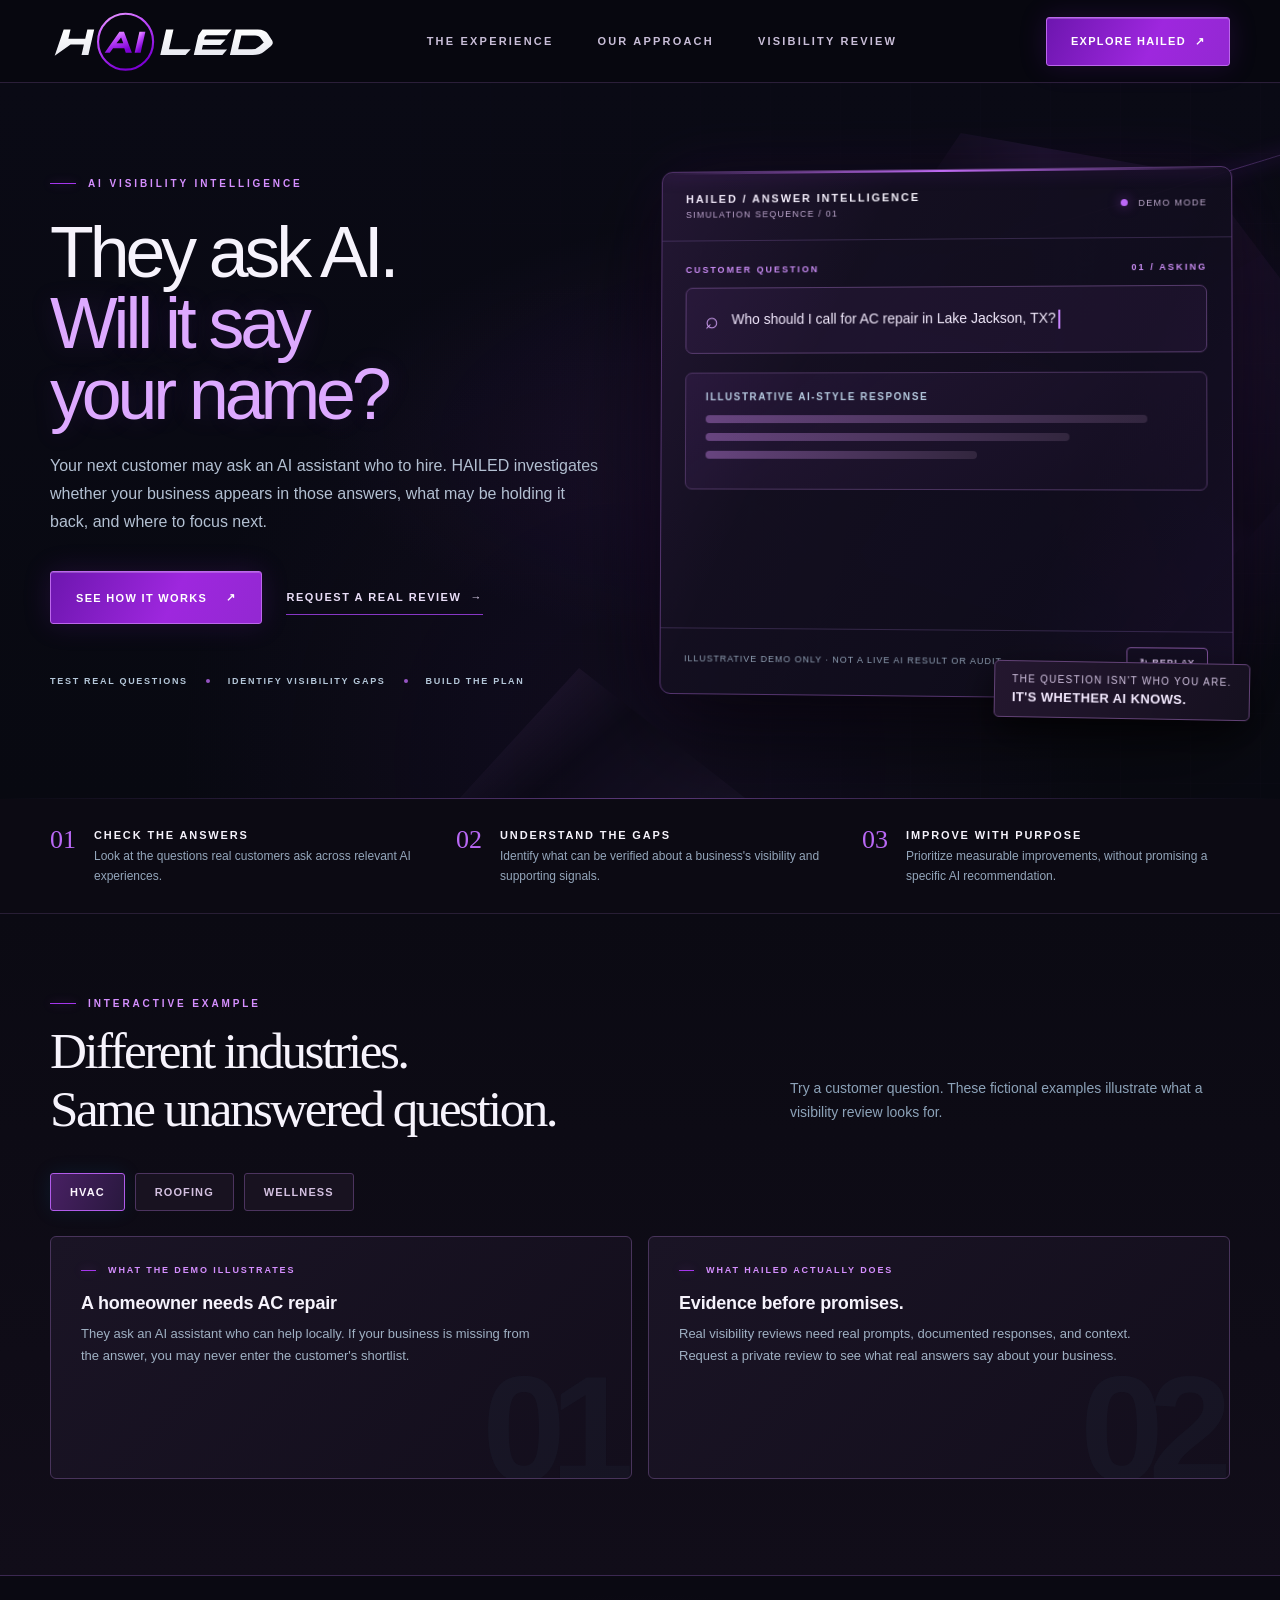
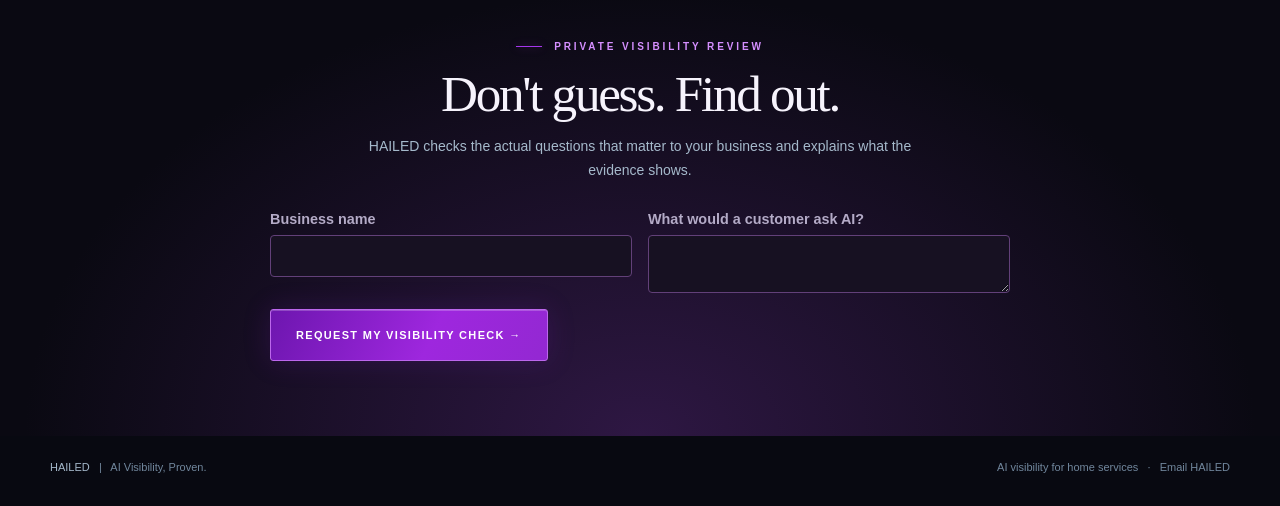
==== commit 90e1c788: "Apply approved HAILED purple visual identity" ====
--- a/index.html
+++ b/index.html
@@ -3,7 +3,7 @@
 <head>
 <meta charset="utf-8">
 <meta name="viewport" content="width=device-width, initial-scale=1">
-<meta name="theme-color" content="#05070b">
+<meta name="theme-color" content="#080911">
 <meta name="description" content="Hailed helps businesses understand whether AI systems can find, understand, and recommend them — then builds the visibility layer needed to improve those outcomes.">
 <title>Hailed — AI Visibility, Proven.</title>
 <link rel="canonical" href="https://hailed.agency/">
@@ -21,9 +21,11 @@
 @media(prefers-reduced-motion:reduce){html{scroll-behavior:auto}*,*::before,*::after{animation:none!important;transition:none!important;transform:none!important}}
 .audit-form{max-width:740px;margin:28px auto 0;text-align:left}.audit-grid{display:grid;grid-template-columns:repeat(2,minmax(0,1fr));gap:16px;margin-bottom:16px}.audit-form label{display:grid;gap:8px;align-content:start;font-size:.9rem;font-weight:650;color:var(--muted)}.audit-form input,.audit-form textarea{width:100%;padding:12px;border:1px solid var(--edge);border-radius:4px;background:var(--panel);color:var(--text);font:inherit}.audit-form textarea{resize:vertical}.audit-form input:focus-visible,.audit-form textarea:focus-visible{outline:2px solid var(--accent);outline-offset:2px}.audit-form form{margin-top:26px;padding-top:22px;border-top:1px solid var(--line)}.audit-form .audit-note{margin:12px 0 0;text-align:left;font-size:.875rem}.audit-form .solid-cta{white-space:normal}@media(max-width:600px){.audit-grid{grid-template-columns:1fr}}
 </style>
+<link rel="stylesheet" href="/assets/hailed-brand.css">
+<link rel="icon" type="image/svg+xml" href="/assets/hailed-favicon.svg">
 </head>
 <body>
-<header class="site-header"><nav class="frame nav" aria-label="Main navigation"><a class="brand" href="#top" aria-label="HAILED, top">HAILED<i aria-hidden="true"></i><span class="sub">AI VISIBILITY</span></a><div class="nav-links"><a href="#experience">The Experience</a><a href="#approach">Our Approach</a><a href="#review">Visibility Review</a></div><a class="nav-cta" href="#review">Explore HAILED &nbsp;↗</a></nav></header>
+<header class="site-header"><nav class="frame nav" aria-label="Main navigation"><a class="brand" href="#top" aria-label="HAILED, top"><img class="hailed-wordmark" src="/assets/hailed-wordmark.svg" alt="" width="1300" height="348"></a><div class="nav-links"><a href="#experience">The Experience</a><a href="#approach">Our Approach</a><a href="#review">Visibility Review</a></div><a class="nav-cta" href="#review">Explore HAILED &nbsp;↗</a></nav></header>
 <main id="top"><section class="hero" aria-labelledby="hero-title"><div class="facet-wrap" aria-hidden="true"><div class="facet one"></div><div class="facet two"></div><div class="accent-ray"></div></div><div class="frame hero-grid"><div class="hero-copy"><div class="eyebrow">AI Visibility Intelligence</div><h1 id="hero-title">They ask AI.<br><em>Will it say<br>your name?</em></h1><p class="intro">Your next customer may ask an AI assistant who to hire. HAILED investigates whether your business appears in those answers, what may be holding it back, and where to focus next.</p><div class="hero-actions"><a class="solid-cta" href="#experience">See How It Works <span aria-hidden="true">↗</span></a><a class="text-cta" href="#review">Request a real review &nbsp;→</a></div><div class="trust-line"><b>Test real questions</b><span></span><b>Identify visibility gaps</b><span></span><b>Build the plan</b></div></div>
 <div class="hero-visual"><div class="demo-panel" aria-label="Animated illustrative AI visibility demonstration"><div class="demo-header"><div><div class="demo-title">HAILED / Answer Intelligence</div><div class="demo-sub" style="margin-top:5px">Simulation sequence / 01</div></div><div class="demo-sub"><span class="live-dot"></span> DEMO MODE</div></div><div class="demo-body"><div class="demo-step"><span>Customer question</span><span id="stage-label">01 / Asking</span></div><div class="question-box"><span class="question-icon" aria-hidden="true">⌕</span><div><span id="typed-question"></span><span class="cursor" id="cursor" aria-hidden="true"></span></div></div><div class="reco" id="recommendations"><div class="reco-head">Illustrative AI-style response</div><div id="skeleton"><div class="reco-line" style="width:92%"></div><div class="reco-line" style="width:76%"></div><div class="reco-line" style="width:57%"></div></div><div id="reco-list" class="reco-list"></div></div><div class="gap-box" id="gap-box"><div class="gap-tag">◇ &nbsp; Potential visibility gap</div><div class="gap-note" id="gap-note">An example business is absent from the sample answer.</div></div></div><div class="demo-foot"><div>Illustrative demo only · Not a live AI result or audit</div><button class="replay" id="replay" type="button" aria-label="Replay demonstration">↻ Replay</button></div></div><div class="demo-float" aria-hidden="true">THE QUESTION ISN'T WHO YOU ARE.<strong>IT'S WHETHER AI KNOWS.</strong></div></div></div></section>
 <div id="sample"></div><div class="scroll-line"></div><section class="proof-strip" id="approach"><div class="frame strip-grid"><div class="strip-item"><div class="strip-number">01</div><div><div class="strip-title">Check the answers</div><div class="strip-desc">Look at the questions real customers ask across relevant AI experiences.</div></div></div><div class="strip-item"><div class="strip-number">02</div><div><div class="strip-title">Understand the gaps</div><div class="strip-desc">Identify what can be verified about a business's visibility and supporting signals.</div></div></div><div class="strip-item"><div class="strip-number">03</div><div><div class="strip-title">Improve with purpose</div><div class="strip-desc">Prioritize measurable improvements, without promising a specific AI recommendation.</div></div></div></div></section>
--- a/assets/hailed-brand.css
+++ b/assets/hailed-brand.css
@@ -0,0 +1,48 @@
+:root{--bg:#080911;--panel:#120f1e;--panel2:#171326;--line:rgba(173,126,224,.22);--text:#f6f3fc;--muted:#b4abc7;--blue:#a735f0;--accent:#c56aff;--edge:#624079}
+button:focus-visible,a:focus-visible,input:focus-visible,textarea:focus-visible{outline-color:#ce8dff}
+.site-header{background:rgba(8,8,16,.95);border-bottom-color:rgba(186,126,226,.20)}
+.brand{display:flex;align-items:center;justify-content:flex-start;width:228px;flex:0 0 228px;height:100%;font-size:inherit;font-weight:normal;letter-spacing:normal;gap:0}
+.brand .hailed-wordmark{display:block;width:100%;height:auto;max-height:76px;object-fit:contain}
+.nav-links a{color:#c9bed8}.nav-links a:hover{color:#fff}
+.nav-cta,.solid-cta{color:#fff;background:linear-gradient(115deg,#6d16af,#9e27de 58%,#9328d2);border:1px solid #bc67ec;box-shadow:0 0 28px rgba(127,31,199,.19),inset 0 1px rgba(255,255,255,.22)}
+.nav-cta:hover,.solid-cta:hover{box-shadow:0 0 30px rgba(159,60,226,.35)}
+.hero{background:radial-gradient(ellipse at 78% 49%,rgba(82,31,124,.28),transparent 48%),radial-gradient(ellipse at 50% 95%,rgba(83,32,126,.12),transparent 51%),linear-gradient(#0a0a15,#080911)}
+.hero::before{background-image:linear-gradient(rgba(181,112,220,.05) 1px,transparent 1px),linear-gradient(90deg,rgba(181,112,220,.05) 1px,transparent 1px)}
+.facet{filter:drop-shadow(0 0 35px rgba(140,56,205,.10))}
+.facet.one{background:conic-gradient(from 60deg at 50% 45%,#281738,#0c0a15 19%,#4a2671 27%,#181023 49%,#5d3888 59%,#110e19 73%,#36224d 82%,#251631);opacity:.42}
+.facet.two{background:linear-gradient(140deg,#181126,#48315f 25%,#080911 41%,#302544 70%,#080911);opacity:.31}
+.accent-ray{background:linear-gradient(90deg,transparent,#bd6cfa,transparent);box-shadow:0 0 17px 2px rgba(133,38,211,.5)}
+.eyebrow{color:#d58fff}.eyebrow:before{background:#a536ed;box-shadow:0 0 10px rgba(188,78,237,.43)}
+.hero h1 em{color:#dda9ff;text-shadow:0 0 26px rgba(161,81,229,.15)}
+.text-cta{color:#e9ddf7;border-bottom-color:#8737c5}.trust-line span{background:#9654c4}
+.demo-panel{background:linear-gradient(125deg,rgba(22,16,35,.98),rgba(12,10,24,.97));border-color:#54346e;box-shadow:0 32px 100px #000b,0 0 75px rgba(124,39,191,.12)}
+.demo-panel::before{background:linear-gradient(115deg,rgba(187,97,242,.08),transparent 30%,transparent 70%,rgba(126,49,189,.07))}
+.demo-panel::after{background:linear-gradient(90deg,transparent,#c16bf4,transparent);box-shadow:0 0 16px rgba(153,49,218,.55)}
+.demo-sub{color:#beaacd}.live-dot{background:#bc68f7;box-shadow:0 0 12px rgba(173,67,241,.6)}
+.demo-step{color:#c98cf3}.question-box{border-color:#543a6a;background:rgba(62,35,83,.25);color:#f5edff}
+.question-icon{color:#dbabff}.cursor{background:#c885ff}
+.reco{background:linear-gradient(145deg,rgba(37,22,55,.85),rgba(18,13,31,.7));border-color:#4a335e}
+.reco-line{background:linear-gradient(90deg,#66447d,#32263e)}.reco-list strong{color:#f8efff}
+.gap-box{background:linear-gradient(105deg,rgba(82,38,115,.43),rgba(36,23,52,.7));border-color:#7946a1}.gap-tag{color:#dda7ff}
+.replay{border-color:#80549a;color:#e9d3fa}.replay:hover{background:#30203f}
+.demo-float{background:linear-gradient(115deg,#24172f,#15101f);border-color:#624276;color:#d4c5e3}.demo-float strong{color:#f4eaff}
+.scroll-line{background:linear-gradient(90deg,transparent,#593878,transparent)}
+.proof-strip{background:#0c0a13;border-bottom-color:rgba(168,124,206,.18)}.strip-number{color:#b968f5}
+.section{background:linear-gradient(180deg,#0b0a13,#110d19)}
+.industry{color:#d3c0e0;border-color:#4c345f;background:#181220}
+.industry[aria-pressed="true"]{background:linear-gradient(110deg,#482063,#29183e);color:#fcf5ff;border-color:#b15bea}
+.experience-card{background:linear-gradient(135deg,#1a1425,#130e1c);border-color:#48345b}
+.action-band{border-top-color:#3b2851;background:radial-gradient(ellipse at center bottom,#2e1743,#0a0912 68%)}
+.audit-form input,.audit-form textarea{background:#171122;border-color:#624079;color:#f5f0fb}
+@media(max-width:1150px){.brand{width:200px;flex-basis:200px}}
+@media(max-width:850px){.brand{width:190px;flex-basis:190px}.brand .hailed-wordmark{max-height:66px}}
+@media(max-width:550px){.nav{gap:8px}.brand{width:145px;flex-basis:145px}.brand .hailed-wordmark{max-height:58px}}
+@media(max-width:360px){.brand{width:133px;flex-basis:133px}}
+body.home-services{background:#080911;color:#f6f3fc}
+.home-services main{max-width:900px;margin:auto;padding:60px 24px}
+.home-services .service-logo{display:inline-flex;align-items:center;width:min(245px,65vw);margin:0 0 34px}
+.home-services .service-logo img{display:block;width:100%;height:auto}
+.home-services a{color:#d18aff}.home-services p,.home-services li{color:#baafcb}
+.home-services .ey{color:#cf83ff}.home-services .box{border-color:#64417b;background:#14101e}
+.home-services .btn{border-color:#a955e2;color:#f8ecff;background:#321a43}
+@media(max-width:600px){.home-services main{padding:35px 18px}.home-services h1{font-size:clamp(35px,9vw,56px)}}
